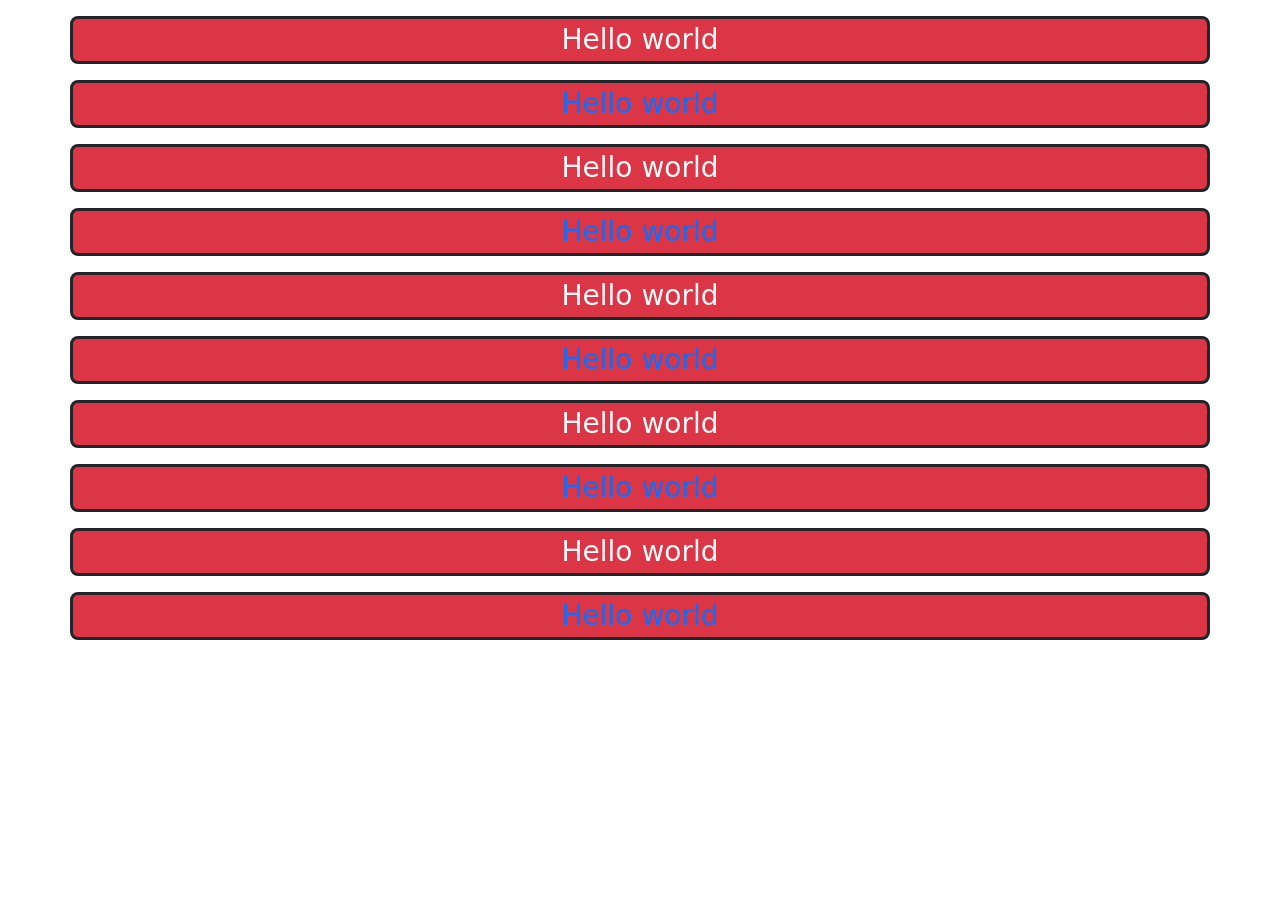
==== index.html @ 9fdf9f2a "first-commit" ====
<!DOCTYPE html>
<html lang="en">
<head>
    <meta charset="UTF-8">
    <meta name="viewport" content="width=device-width, initial-scale=1.0">
    <link href="https://cdn.jsdelivr.net/npm/bootstrap@5.3.8/dist/css/bootstrap.min.css" rel="stylesheet" integrity="sha384-sRIl4kxILFvY47J16cr9ZwB07vP4J8+LH7qKQnuqkuIAvNWLzeN8tE5YBujZqJLB" crossorigin="anonymous">
    <title>Document</title>
</head>
<body>
    <div class="container mt-3">
        <div class="row gap-3">
            <div class="col-12 col-md-3 col-lg-12 bg-danger text-center text-light fs-3 f border border-3 border-dark rounded-3">
       Hello world
    </div>
            <div class="col-12 col-md-3 col-lg-12 bg-danger text-center text-primary fs-3  border border-3 border-dark rounded-3">
       Hello world
    </div>
            <div class="col-12 col-md-3 col-lg-12 bg-danger text-center text-light fs-3 border border-3 border-dark rounded-3">
       Hello world
    </div>
            <div class="col-12 col-md-3 col-lg-12 bg-danger text-center text-primary fs-3  border border-3 border-dark rounded-3">
       Hello world
    </div>
            <div class="col-12 col-md-3 col-lg-12 bg-danger text-center text-light fs-3 border border-3 border-dark rounded-3">
       Hello world
    </div>
            <div class="col-12 col-md-3 col-lg-12 bg-danger text-center text-primary fs-3  border border-3 border-dark rounded-3">
       Hello world
    </div>
            <div class="col-12 col-md-3 col-lg-12 bg-danger text-center text-light fs-3 border border-3 border-dark rounded-3">
       Hello world
    </div>
            <div class="col-12 col-md-3 col-lg-12 bg-danger text-center text-primary fs-3  border border-3 border-dark rounded-3">
       Hello world
    </div>
            <div class="col-12 col-md-3 col-lg-12 bg-danger text-center text-light fs-3 border border-3 border-dark rounded-3">
       Hello world
    </div>
            <div class="col-12 col-md-3 col-lg-12 bg-danger text-center text-primary fs-3 border border-3 border-dark rounded-3">
       Hello world
    </div>
        </div>
    </div>
    
</body>
<script src="https://cdn.jsdelivr.net/npm/bootstrap@5.3.8/dist/js/bootstrap.bundle.min.js" integrity="sha384-FKyoEForCGlyvwx9Hj09JcYn3nv7wiPVlz7YYwJrWVcXK/BmnVDxM+D2scQbITxI" crossorigin="anonymous"></script>
</html>
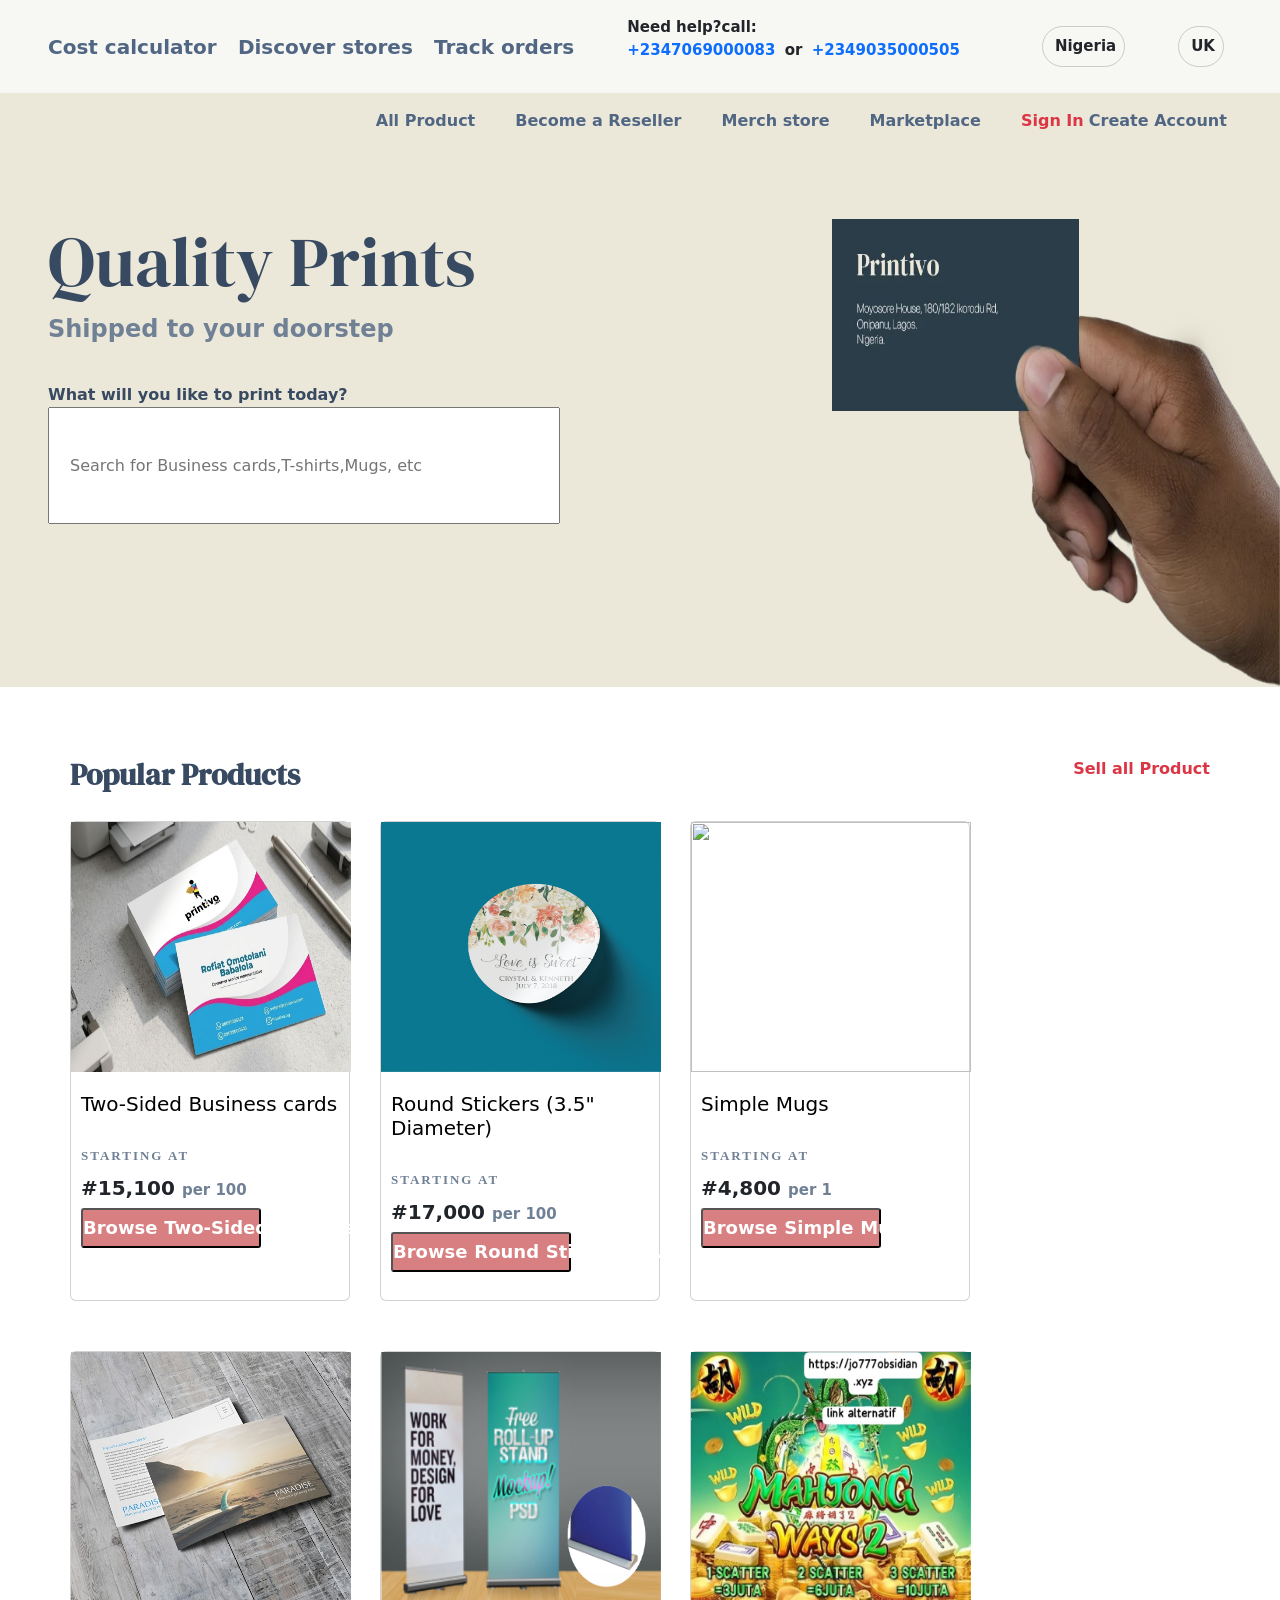
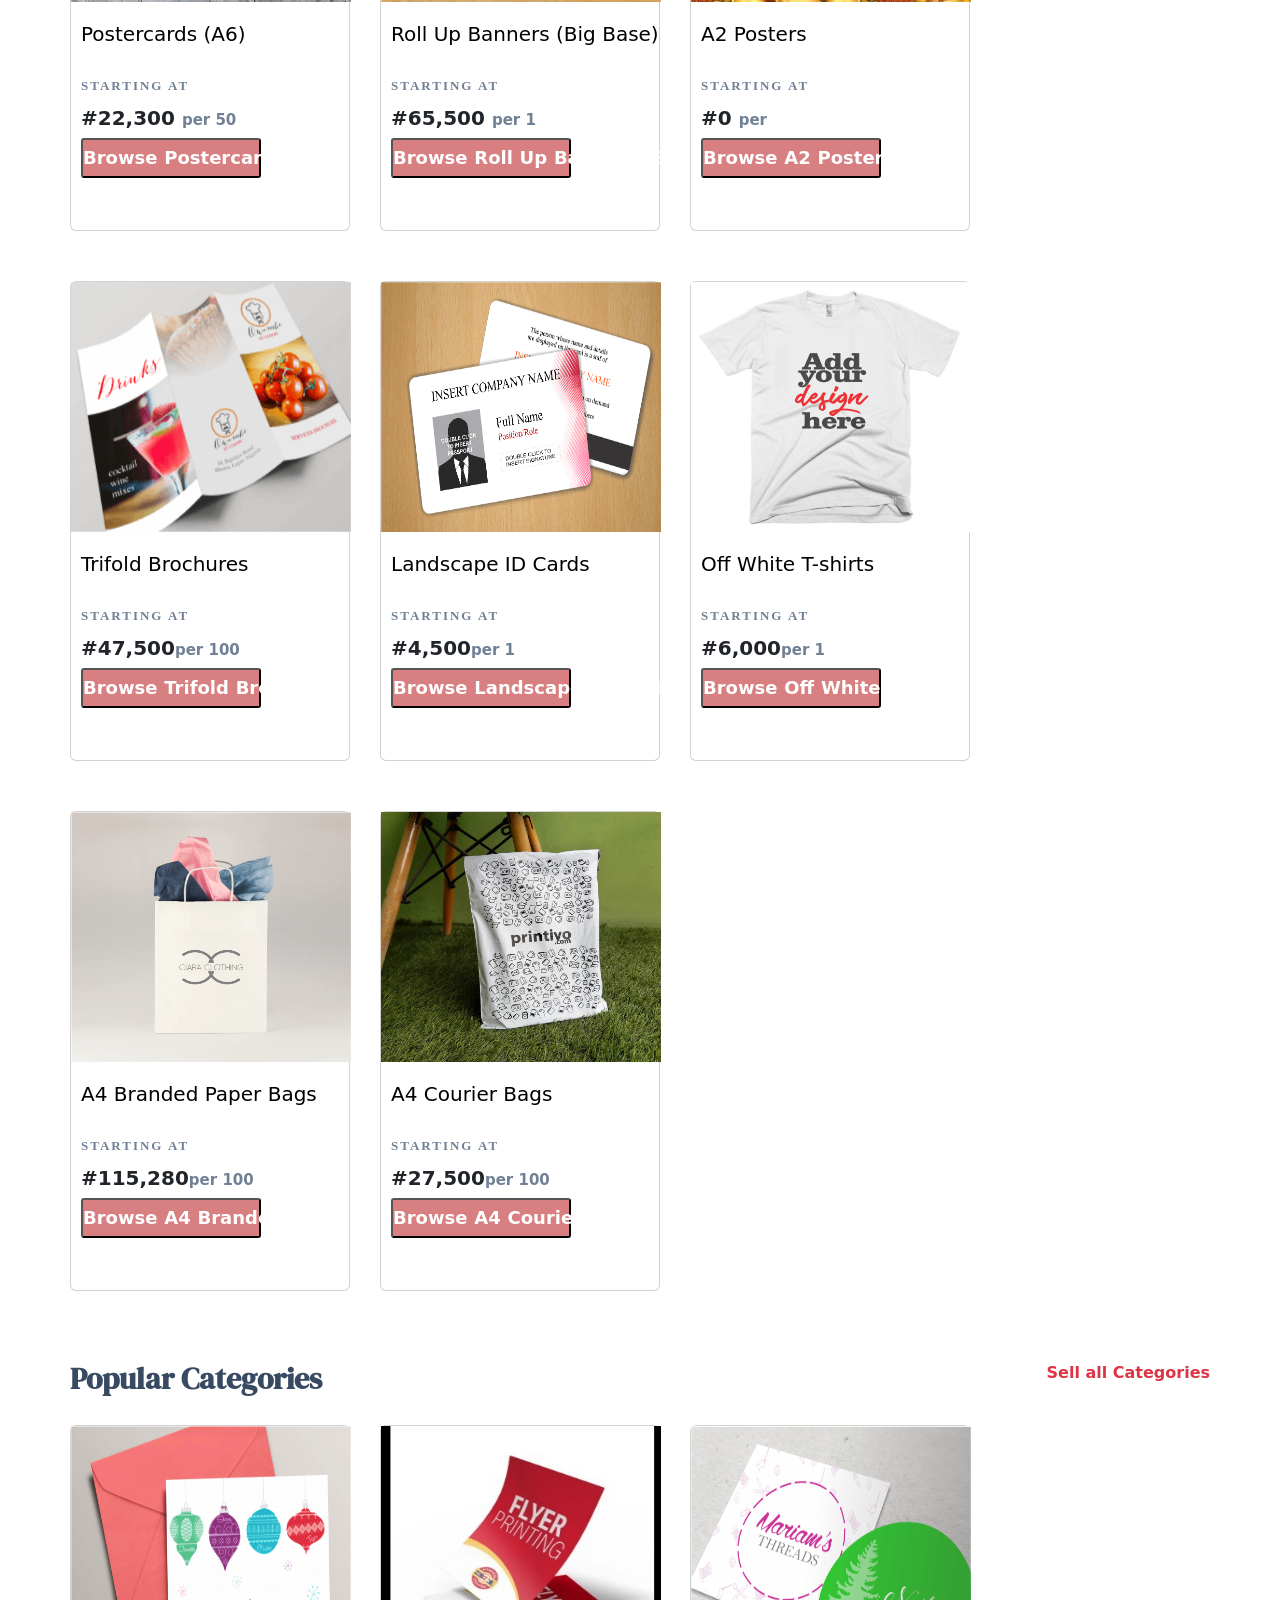
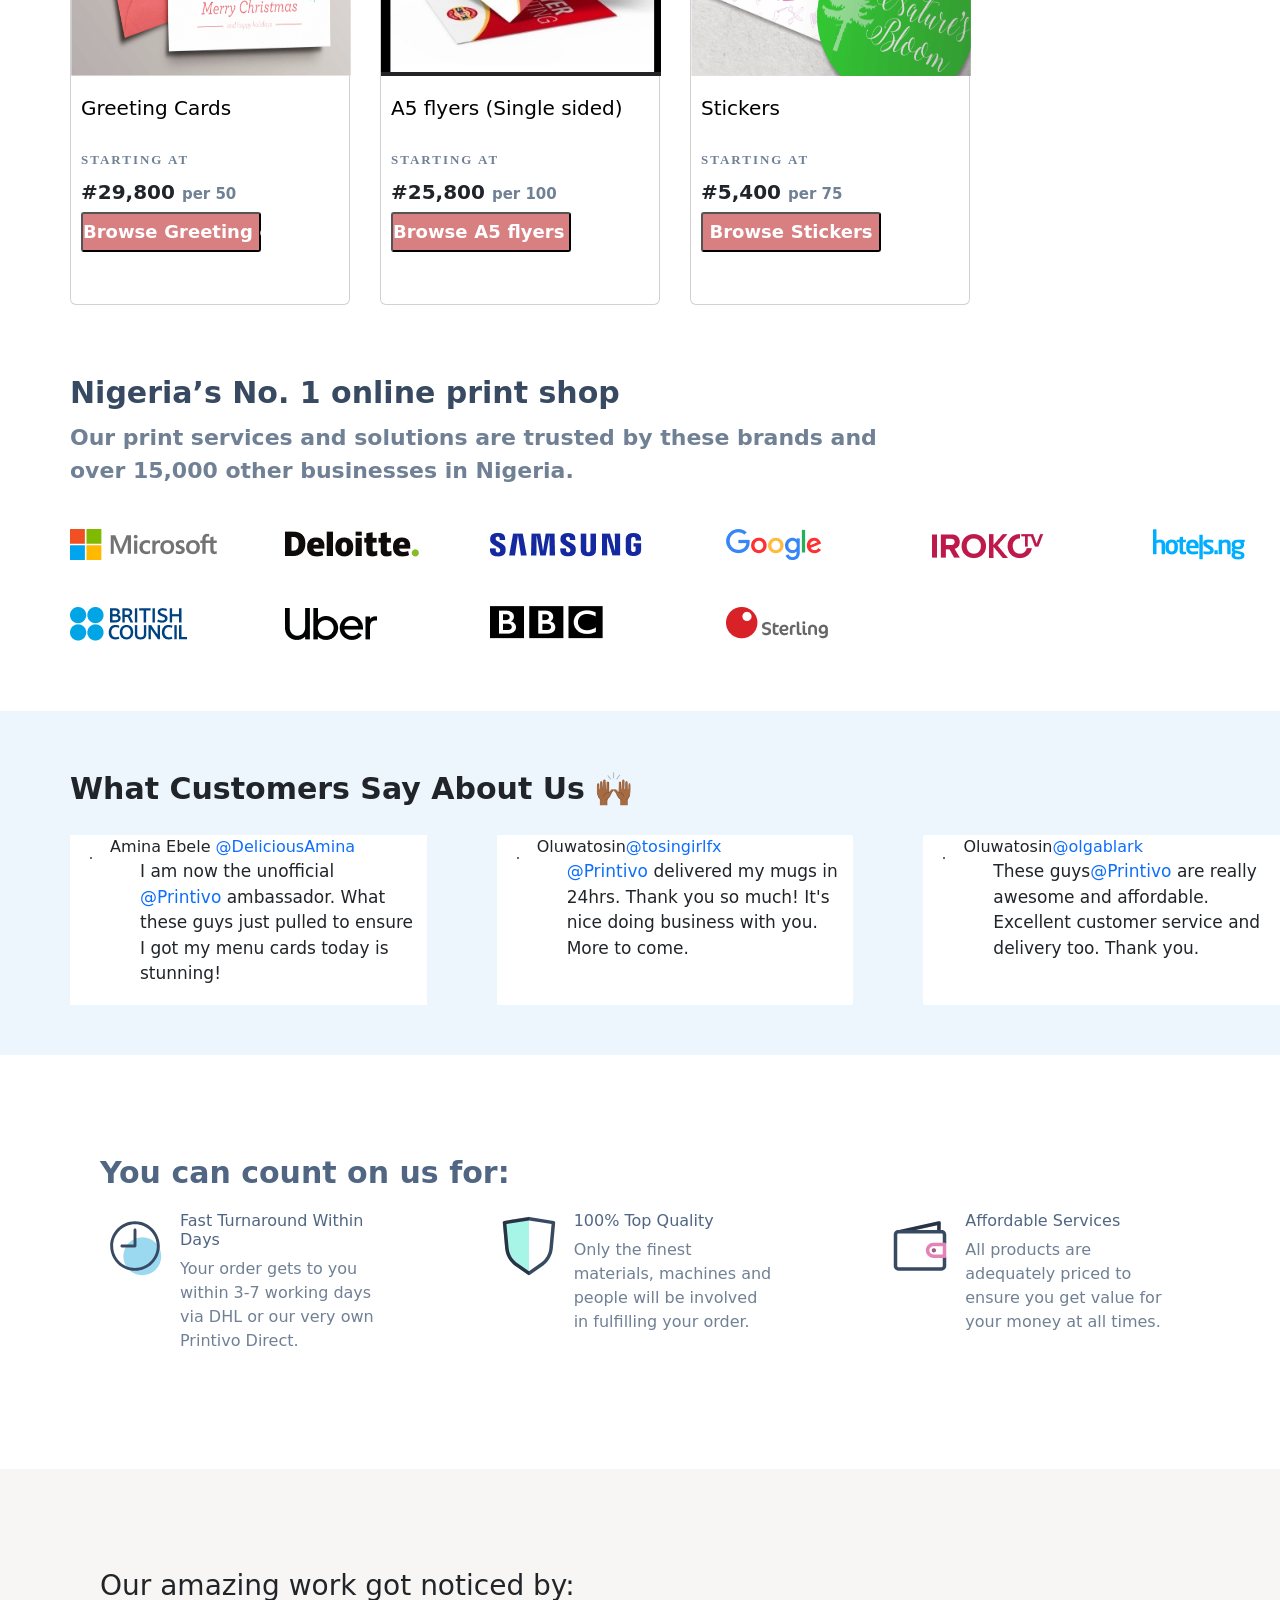
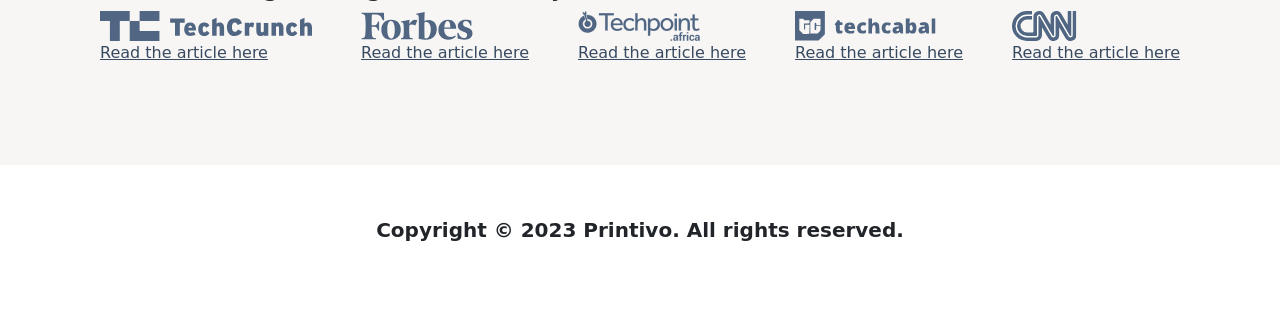
==== commit b41ecd72: "first-commit" ====
--- a/index.html
+++ b/index.html
@@ -4,44 +4,385 @@
     <meta charset="UTF-8">
     <meta name="viewport" content="width=device-width, initial-scale=1.0">
     <link href="https://cdn.jsdelivr.net/npm/bootstrap@5.3.8/dist/css/bootstrap.min.css" rel="stylesheet" integrity="sha384-sRIl4kxILFvY47J16cr9ZwB07vP4J8+LH7qKQnuqkuIAvNWLzeN8tE5YBujZqJLB" crossorigin="anonymous">
-    <title>Document</title>
+    <link rel="preconnect" href="https://fonts.googleapis.com">
+<link rel="preconnect" href="https://fonts.gstatic.com" crossorigin>
+<link href="https://fonts.googleapis.com/css2?family=DM+Serif+Display:ital@0;1&display=swap" rel="stylesheet">
+    <link rel="stylesheet" href="style.css">
+    <title>Printivo clone website</title>
 </head>
 <body>
-    <div class="container mt-3">
-        <div class="row gap-3">
-            <div class="col-12 col-md-3 col-lg-12 bg-danger text-center text-light fs-3 f border border-3 border-dark rounded-3">
-       Hello world
-    </div>
-            <div class="col-12 col-md-3 col-lg-12 bg-danger text-center text-primary fs-3  border border-3 border-dark rounded-3">
-       Hello world
-    </div>
-            <div class="col-12 col-md-3 col-lg-12 bg-danger text-center text-light fs-3 border border-3 border-dark rounded-3">
-       Hello world
-    </div>
-            <div class="col-12 col-md-3 col-lg-12 bg-danger text-center text-primary fs-3  border border-3 border-dark rounded-3">
-       Hello world
-    </div>
-            <div class="col-12 col-md-3 col-lg-12 bg-danger text-center text-light fs-3 border border-3 border-dark rounded-3">
-       Hello world
-    </div>
-            <div class="col-12 col-md-3 col-lg-12 bg-danger text-center text-primary fs-3  border border-3 border-dark rounded-3">
-       Hello world
-    </div>
-            <div class="col-12 col-md-3 col-lg-12 bg-danger text-center text-light fs-3 border border-3 border-dark rounded-3">
-       Hello world
-    </div>
-            <div class="col-12 col-md-3 col-lg-12 bg-danger text-center text-primary fs-3  border border-3 border-dark rounded-3">
-       Hello world
-    </div>
-            <div class="col-12 col-md-3 col-lg-12 bg-danger text-center text-light fs-3 border border-3 border-dark rounded-3">
-       Hello world
-    </div>
-            <div class="col-12 col-md-3 col-lg-12 bg-danger text-center text-primary fs-3 border border-3 border-dark rounded-3">
-       Hello world
-    </div>
+    <head class="container">
+        <nav class="navbar navbar-light  container-fluid px-5 py-3">
+  <div class="">
+    <a class="navbar-brand" href="#">Cost calculator</a>
+    <a class="navbar-brand" href="#">Discover stores</a>
+    <a class="navbar-brand" href="#">Track orders</a>
+  </div>
+
+  <div>
+    <p class="needAcall">Need help?call: 
+        <br> <a href="contact" class="call-link text-primary">+2347069000083</a>
+    <span class="mx-1 hidden md:block">or</span>
+    <a href="contact" class="call-link text-primary">+2349035000505</a>
+    </p>
+  </div>
+
+  <div>
+    <img src="download (2).svg" alt="">
+  </div>
+
+  <div class="d-inline-flex flag p-2 gap-1 m-2">
+    <img src="image\download (1).svg" alt="">
+    <span>Nigeria</span>
+  </div> 
+
+  <div class="d-inline-flex flag p-2 gap-1 m-2">
+    <img src="image\download.svg" alt="">
+    <span>UK</span>
+  </div>
+</nav>
+    </head>
+
+    <section class="first-section ">
+      <div class="px-5 py-3 d-flex  head">
+        <img src="image\download (4).svg" alt="">
+        <div class="div1">
+          <a href="">All Product</a>
+          <a href="">Become a Reseller<k\/a>
+          <a href="">Merch store</a>
+          <a href="">Marketplace</a>
+          <div>
+              <a href="" class="text-danger">Sign In</a>
+          <a href="">Create Account</a>
+          <img src="image\download (3).svg" alt="">
+          </div>
+        
         </div>
-    </div>
-    
+      </div>
+      
+      <div class="div2">
+        <div class="div-1 px-5">
+           <h1>Quality Prints</h1>
+        <p>Shipped to your doorstep</p>
+        <label for="">What will you like to print today?</label><br>
+        <input type="text" placeholder="Search for Business cards,T-shirts,Mugs, etc">
+        <!-- <img src="image\search_24dp_1F1F1F_FILL0_wght400_GRAD0_opsz24.png" alt=""> -->
+        </div>
+        <div class="div-2">
+          <img src="image\imgi_8_Card3_n9kqin.png" alt="">
+        </div>
+      </div>
+    </section>
+
+
+<div class="third-section">
+
+  <div class="d-flex product">
+    <h3>Popular Products</h3>
+    <a href="" class="text-danger">Sell all Product</a>
+  </div>
+
+  <div class="cards">
+
+  
+
+    <div class="card">
+        
+            <img  src="image\imgi_64_1778857715_Tolani-Babalola.jpg" alt="">
+        
+
+        <h2> <a href="">Two-Sided Business cards</a></h2>
+
+        <p>
+          STARTING AT
+        </p>
+
+        <h3>#15,100 <span>per 100</span></h3>
+        
+
+        <button>Browse Two-Sided Business cards</button>
+    </div>
+
+    <div class="card">
+        
+            <img src="image\imgi_68_1656003107_social-media--15.png" alt="">
+        
+
+        <h2> <a href="">Round Stickers (3.5" Diameter)</a></h2>
+
+        <p>STARTING AT</p>
+        <h3>#17,000 <span>per 100</span></h3>
+
+        <button>Browse Round Stickers (3.5" Diameter)</button>
+    </div>
+
+    <div class="card">
+        
+            <img src="image\imgi_38_1661456358_social-media--16.png" alt="">
+        
+
+        <h2><a href="">Simple Mugs</a></h2>
+
+        <p>STARTING AT</p>
+         <h3>#4,800 <span>per 1</span></h3>
+
+        <button>Browse Simple Mugs</button>
+    </div>
+    <div class="card">
+        
+            <img src="image\imgi_70_1439790190_postcard.jpg" alt="">
+        
+
+        <h2><a href="">Postercards (A6)</a></h2>
+
+        <p>STARTING AT</p>
+        <h3>#22,300 <span>per 50</span></h3>
+
+        <button>Browse Postercards (A6)</button>
+    </div>
+    <div class="card">
+        
+            <img src="image\imgi_22_1446183154_big rollup banner.png" alt="">
+        
+
+        <h2><a href="">Roll Up Banners (Big Base)</a></h2>
+
+        <p>STARTING AT</p>
+        <h3>#65,500 <span>per 1</span></h3>
+
+        <button>Browse Roll Up Banners (Big Base)</button>
+    </div>
+    <div class="card">
+        
+            <img src="image\imgi_40_1775484810_IMG-20260406-WA0011.jpg" alt="">
+        
+
+        <h2><a href="">A2 Posters</a></h2>
+
+        <p>STARTING AT</p>
+         <h3>#0 <span>per </span></h3>
+
+        <button>Browse A2 Posters</button>
+    </div>
+    <div class="card">
+        
+            <img src="image\imgi_41_1473167305_trifold-brochure-printing.png" alt="">
+        
+
+        <h2><a href="">Trifold Brochures</a></h2>
+
+        <p>STARTING AT</p>
+        <h3>#47,500<span>per 100</span></h3>
+
+        <button>Browse Trifold Brochures</button>
+    </div>
+    <div class="card">
+        
+            <img src="image\imgi_74_1456215784_12.png" alt="">
+        
+
+        <h2><a href="">Landscape ID Cards</a></h2>
+
+        <p>STARTING AT</p>
+        <h3>#4,500<span>per 1</span></h3>
+
+        <button>Browse Landscape ID Cards</button>
+    </div>
+    <div class="card">
+        
+            <img src="image\imgi_75_1485151940_White-tshirt.png" alt="">
+        
+
+        <h2><a href="">Off White T-shirts</a></h2>
+
+        <p>STARTING AT</p>
+        <h3>#6,000<span>per 1</span></h3>
+
+        <button>Browse Off White T-shirts</button>
+    </div>
+    <div class="card">
+        
+            <img src="image\imgi_11_1572258123_product-3-(1).png" alt="">
+        
+
+        <h2><a href=""> A4 Branded Paper Bags</a></h2>
+
+        <p>STARTING AT</p>
+        <h3>#115,280<span>per 100</span></h3>
+
+        <button>Browse A4 Branded Paper Bags</button>
+    </div>
+    <div class="card">
+        
+            <img src="image\imgi_76_1607424257_63f28e7a-da1d-4685-a297-964e186a2170.jpg" alt="">
+        
+
+        <h2><a href=""> A4 Courier Bags</a></h2>
+
+        <p>STARTING AT</p>
+        <h3>#27,500<span>per 100</span></h3>
+
+
+        <button>Browse A4 Courier Bags</button>
+    </div>
+  </div> 
+</div>
+
+<section class="third-section">
+  <div class="d-flex product">
+    <h3>Popular Categories</h3>
+    <a href="" class="text-danger">Sell all Categories</a>
+  </div>
+
+  <div class="cards">
+
+  
+
+    <div class="card">
+        
+            <img  src="image\imgi_65_1473159158_Christmas-card-for-this-wonderful-season.png" alt="">
+        
+
+        <h2> <a href="">Greeting Cards</a></h2>
+
+        <p>
+          STARTING AT
+        </p>
+
+        <h3>#29,800 <span>per 50</span></h3>
+        
+
+        <button>Browse Greeting cards</button>
+    </div>
+
+    <div class="card">
+        
+            <img src="image\imgi_66_1778057068_WhatsApp-Image-2026-05-06-at-9.44.04-AM.jpg" alt="">
+        
+
+        <h2> <a href="">A5 flyers (Single sided)</a></h2>
+
+        <p>STARTING AT</p>
+        <h3>#25,800 <span>per 100</span></h3>
+
+        <button>Browse A5 flyers (Single sided)</button>
+    </div>
+
+    <div class="card">
+        
+            <img src="image\imgi_67_1473165427_stickers.png" alt="">
+        
+
+        <h2><a href="">Stickers</a></h2>
+
+        <p>STARTING AT</p>
+         <h3>#5,400 <span>per 75</span></h3>
+
+        <button>Browse Stickers</button>
+    </div>
+</section>
+
+<section class="fourth-section">
+  <div class="div3">
+    <h4>Nigeria’s No. 1 online print shop</h4>
+    <p>Our print services and solutions are trusted by these brands and <br> over 15,000 other businesses in Nigeria.</p>
+    <img src="image\Group_61_h8vxko.png" alt="">
+  </div>
+</section>
+
+<section class="fifth-section">
+  <div class="div4">
+      <h4>What Customers Say About Us 🙌🏾</h4>
+  </div>
+  <div class="d-flex">
+    <div class="div-3">
+      <img src="image\download (5).svg" alt="">
+      <span>Amina Ebele <a href="">@DeliciousAmina</a> </span>
+      <p>I am now the unofficial <a href="">@Printivo </a>ambassador. What these guys just pulled to ensure I got my menu cards today is stunning!</p>
+    </div>
+    <div class="div-3">
+      <img src="image\download (5).svg" alt="">
+      <span>Oluwatosin<a href="">@tosingirlfx</a> </span>
+      <p><a href="">@Printivo </a>delivered my mugs in 24hrs. Thank you so much! It's nice doing business with you. More to come.</p>
+    </div>
+    <div class="div-3">
+      <img src="image\download (5).svg" alt="">
+      <span>Oluwatosin<a href="">@olgablark</a> </span>
+      <p>These guys<a href="">@Printivo </a>are really awesome and affordable. Excellent customer service and delivery too. Thank you.</p>
+    </div>
+  </div>
+</section>
+
+<section class="sixth-section">
+  <div>
+    <h4>You can count on us for:</h4>
+  </div>
+
+  <div class="d-flex  div5">
+    <div class="d-flex div-4">
+      <img src="image\4.svg" alt="">
+      <span><h6>Fast Turnaround Within Days</h6>
+      <p>Your order gets to you within 3-7 working days via DHL or our very own Printivo Direct.</p></span>
+    </div>
+    <div class="d-flex div-4">
+      <img src="image\5.svg" alt="">
+      <span><h6>100% Top Quality</h6>
+      <p>Only the finest materials, machines and people will be involved in fulfilling your order.</p></span>
+    </div>
+    <div class="d-flex div-4">
+      <img src="image\6.svg" alt="">
+      <span><h6>Affordable Services</h6>
+      <p>All products are adequately priced to ensure you get value for your money at all times.</p></span>
+    </div>
+  </div>
+</section>
+
+<section class="seventh-section">
+  <div class="notice">
+     <div>
+    <h3>Our amazing work got noticed by:</h3>
+  </div>
+  <div class="d-flex gap-5 div6">
+    <div>
+      <div>
+        <img src="image\downloa.svg" alt="">
+      </div>
+      <a href="">Read the article here</a>
+    </div>
+    <div>
+      <div>
+        <img src="image\downloa (1).svg" alt="">
+      </div>
+      <a href="">Read the article here</a>
+    </div>
+    <div>
+      <div>
+        <img src="image\Techpoint_Logo_ucyvgg.png" alt="">
+      </div>
+      <a href="">Read the article here</a>
+    </div>
+    <div>
+      <div>
+        <img src="image\downloa (2).svg" alt="">
+      </div>
+      <a href="">Read the article here</a>
+    </div>
+    <div>
+      <div>
+        <img src="image\downloa (3).svg" alt="">
+      </div>
+      <a href="">Read the article here</a>
+    </div>
+  </div>
+  </div>
+</section>
+
+<footer>
+  <div>
+    <p>Copyright © 2023 Printivo. All rights reserved.</p>
+  </div>
+</footer>
+
 </body>
 <script src="https://cdn.jsdelivr.net/npm/bootstrap@5.3.8/dist/js/bootstrap.bundle.min.js" integrity="sha384-FKyoEForCGlyvwx9Hj09JcYn3nv7wiPVlz7YYwJrWVcXK/BmnVDxM+D2scQbITxI" crossorigin="anonymous"></script>
-</html>+</html>
--- a/style.css
+++ b/style.css
@@ -0,0 +1,329 @@
+*{
+    margin: 0;
+    padding: 0;
+    box-sizing: border-box;
+}
+
+.call-link{
+    text-decoration: none;
+    font-weight: 600;
+   
+}
+
+.call-link a{
+     color: #1DA1F2;
+}
+
+
+.container-fluid{
+    background-color: #f7f7f4;
+    font-weight: 600;
+    font-size: 15px;
+}
+
+.container-fluid a{
+    color: #506683;
+}
+
+
+.flag{
+    border: 1px solid #cbcac8;
+    align-items: center;
+    justify-content: center;
+    border-radius: 50px;
+    font-weight: 600;
+}
+
+.first-section{
+    background-color: #ece8d9;
+
+}
+
+.head{
+    justify-content: space-between;
+    background-color: #ece8d9;
+    position:sticky;
+    top: 0;
+}
+
+.div1{
+    gap: 40px;
+    display: flex;
+}
+
+
+.div1 a{
+    gap: 20px;
+    text-decoration: none;
+    color: #506683;
+    font-weight: 600;
+}
+
+.div2{
+    display: flex;
+    justify-content: space-between;
+    margin-top: 70px;
+}
+
+.div-1 h1{
+     font-family: "DM Serif Display", serif;
+     font-size: 70px;
+     color: #384A62;
+}
+
+.div-1 p{
+    font-size: 24px;
+    font-weight: 600;
+    color: #708095;
+}
+
+.div-1 label{
+    font-weight: 600;
+    color: #384A62;
+    margin-top: 20px;
+}
+
+.div-1 input{
+    font-weight: 400;
+    font-optical-sizing: auto;
+    font-kerning: auto;
+    text-align: start;
+    text-indent: 20px;
+    font-size: 16px;
+    width: 40vw;
+    height: 13vh;
+}
+
+.div-2 img{
+    height: 52vh;
+    width: 35vw;
+    margin-left: 50px;
+}
+
+.third-section{
+    gap: 30px;
+    margin: 70px;
+    text-align: start;
+    align-items: start;
+} 
+
+.product{
+    justify-content: space-between;
+}
+
+.product h3{
+    font-size: 30px;
+    font-weight: 600;
+    font-family:  "DM Serif Display", serif;
+    color: #384A62;
+}
+
+.product a{
+    text-decoration: none;
+    font-weight: 600;
+}
+
+.cards{
+      display: flex;
+    flex-wrap: wrap;
+    gap: 30px;
+}
+
+.card {
+    height: 480px;
+    width: 280px;
+    margin-top: 20px;
+}
+
+.card img {
+    margin-bottom: 20px;
+    width: 280px;
+    height: 250px;
+     transition: 0.5s ease;
+}
+
+.card img:hover {
+    transform: scale(1.05);
+}
+
+.card h2 {
+    margin-bottom: 30px;
+    margin-left: 10px;
+    font-weight: 500;
+    font-size: 20px;
+    
+}
+
+.card a {
+    color: black;
+    text-decoration: none;
+}
+
+.card a:hover {
+    text-decoration: none;
+}
+
+.card p {
+    margin-bottom: 10px;
+    margin-left: 10px;
+    font-size: 13px;
+    font-weight: 600;
+    color: #708095;
+    font-family:'Times New Roman', Times, serif;
+    letter-spacing: 2px;
+}
+
+.card h3{
+    font-size: 20px;
+    font-weight: 600;
+    margin-left: 10px;
+}
+
+.card span{
+    color: #708095;
+    font-size: 15px;
+}
+
+.card button {
+    margin-left: 10px;
+    text-align: center;
+    width: 180px;
+    height: 40px;
+    font-size: 15px;
+    color: #fff;
+    word-spacing: 0.5px;
+    background-color: #d77f81;
+    border-radius: 3px;
+    font-weight: 600;
+    font-size: 18px;
+    cursor: pointer;
+    white-space: nowrap;
+}
+
+.fourth-section{
+    margin: 70px;
+}
+
+.div3 h4{
+    font-weight: 600;
+    font-size: 30px;
+    color: #384A62;
+    margin-bottom: 10px;
+}
+
+.div3 p{
+    font-size: 22px;
+    font-weight: 600;
+    color: #708095;
+    margin-bottom: 30px;
+}
+
+.fifth-section{
+    background-color: #edf6fd;
+    
+}
+
+.div4{
+    margin-top: 30px;
+    margin-left: 70px;
+}
+
+.div4 h4{
+    font-size: 30px;
+    font-weight: 600;
+    padding-top: 60px;
+    padding-bottom: 20px;
+}
+
+.div-3{
+    background-color: #fff;
+    height: 170px;
+    width: 370px;
+    margin-left: 70px;
+    margin-bottom: 50px;
+}    
+
+.div-3 img{
+    background-color: #fff;
+    border-radius: 50%;
+    border: 1px solid #000;
+    width: 30px;
+    line-height: 40px;
+    margin-left: 20px;
+    margin-top: 20px;
+}
+
+.div-3 p{
+    /* margin-top: 20px; */
+    margin-left: 70px;
+    margin-right: 10px;
+    font-size: 17px;
+}
+
+.div-3 span{
+    margin-left: 13px;
+    padding-top: 20px;
+}
+
+.div-3 a{
+    text-decoration: none;
+}
+
+.sixth-section{
+    padding: 100px 100px;
+}
+
+.sixth-section h4{
+    font-size: 30px;
+    font-weight: 600;
+    color: #506683;
+    margin-bottom: 20px;
+}
+
+.div5{
+    gap: 100px;
+}
+
+.div5 img{
+    width: 90px;
+    height: 70px;
+    padding-right: 10px;
+}
+
+.div-4 h6{
+    color: #506683;
+}
+
+.div-4 p{
+    padding-right: 10px;
+    color: #708095;
+}
+
+.seventh-section{
+    padding: 100px 100px;
+    background-color: #F7F6F4;
+}
+
+.notice h6{
+    font-size: 40px;
+    font-weight: 600;
+    color: #506683;
+    margin-bottom: 30px;
+}
+
+.div6{
+    justify-content: space-between;
+}
+
+.div6 a{
+    color: #384A62;
+}
+
+footer{
+    padding: 50px;
+    font-size: 20px;
+    font-weight: 600;
+    display: flex;
+    justify-content: center;
+    align-items: center;
+}
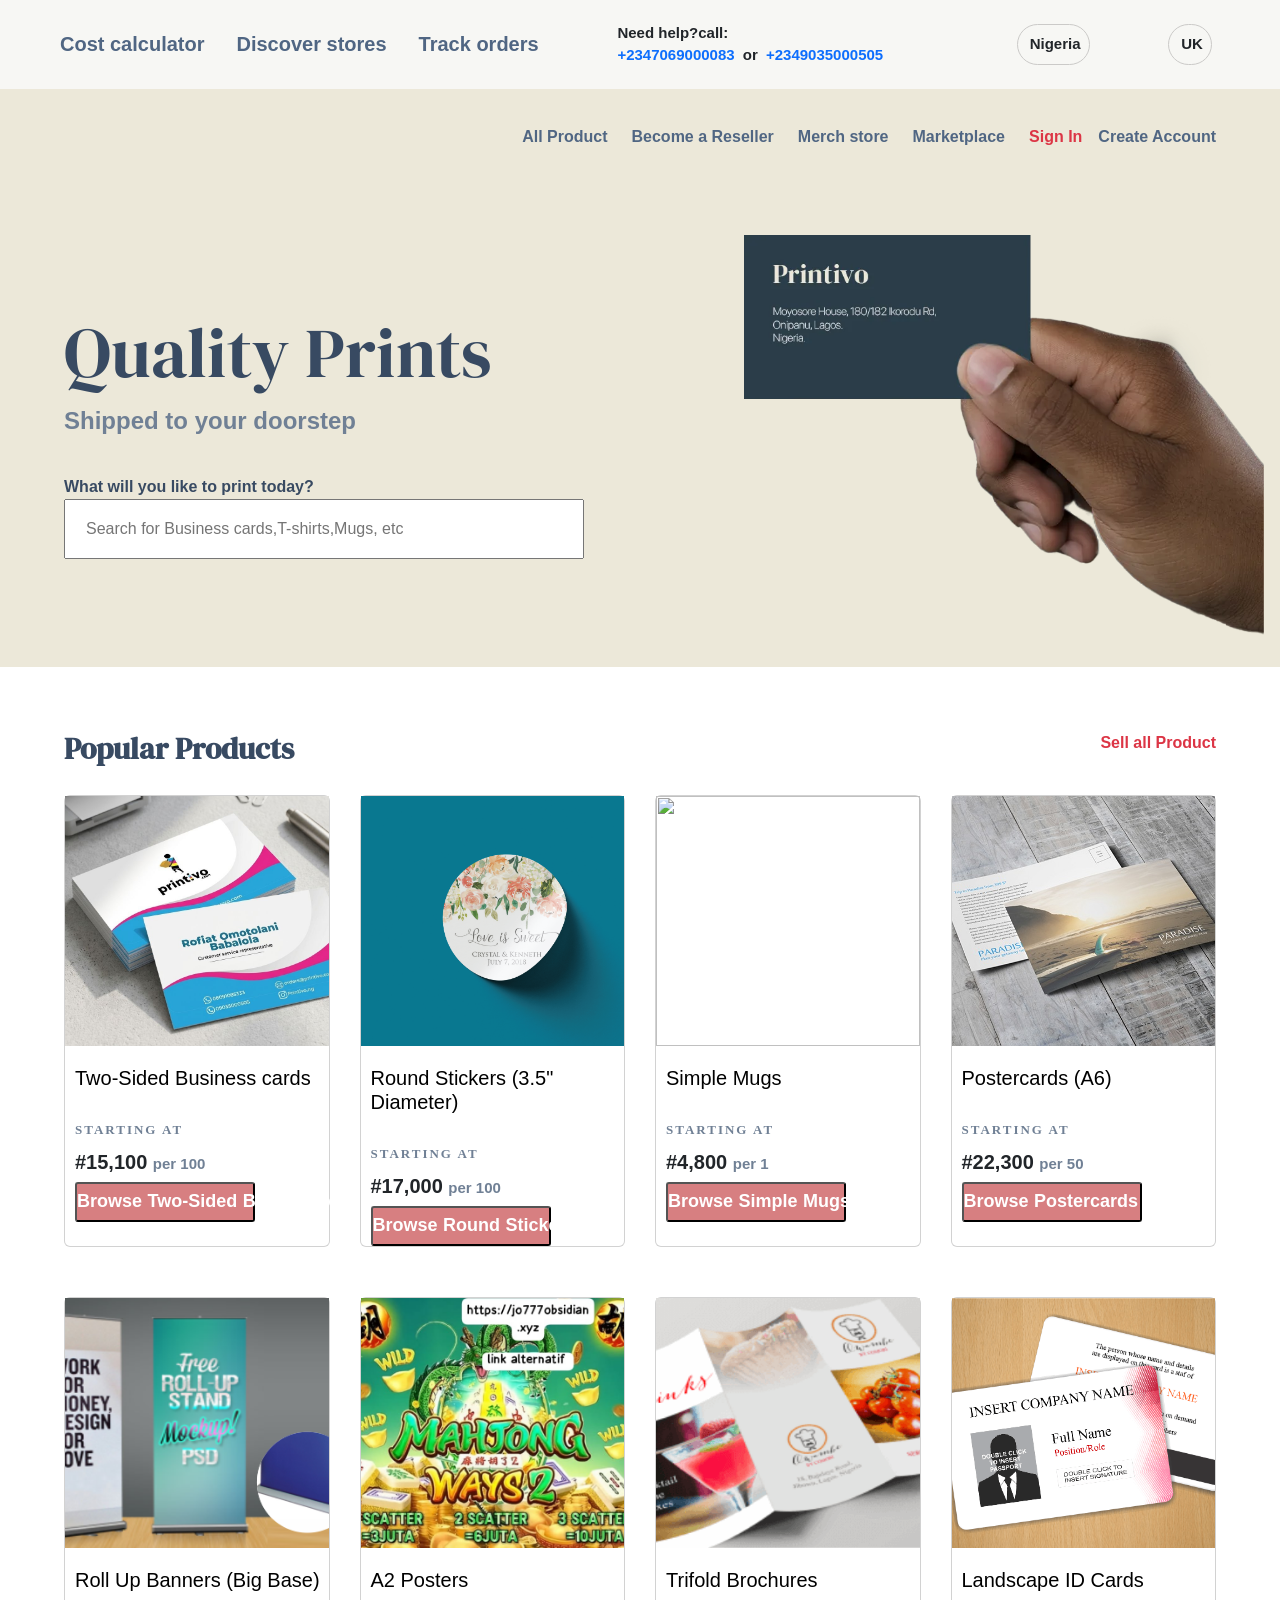
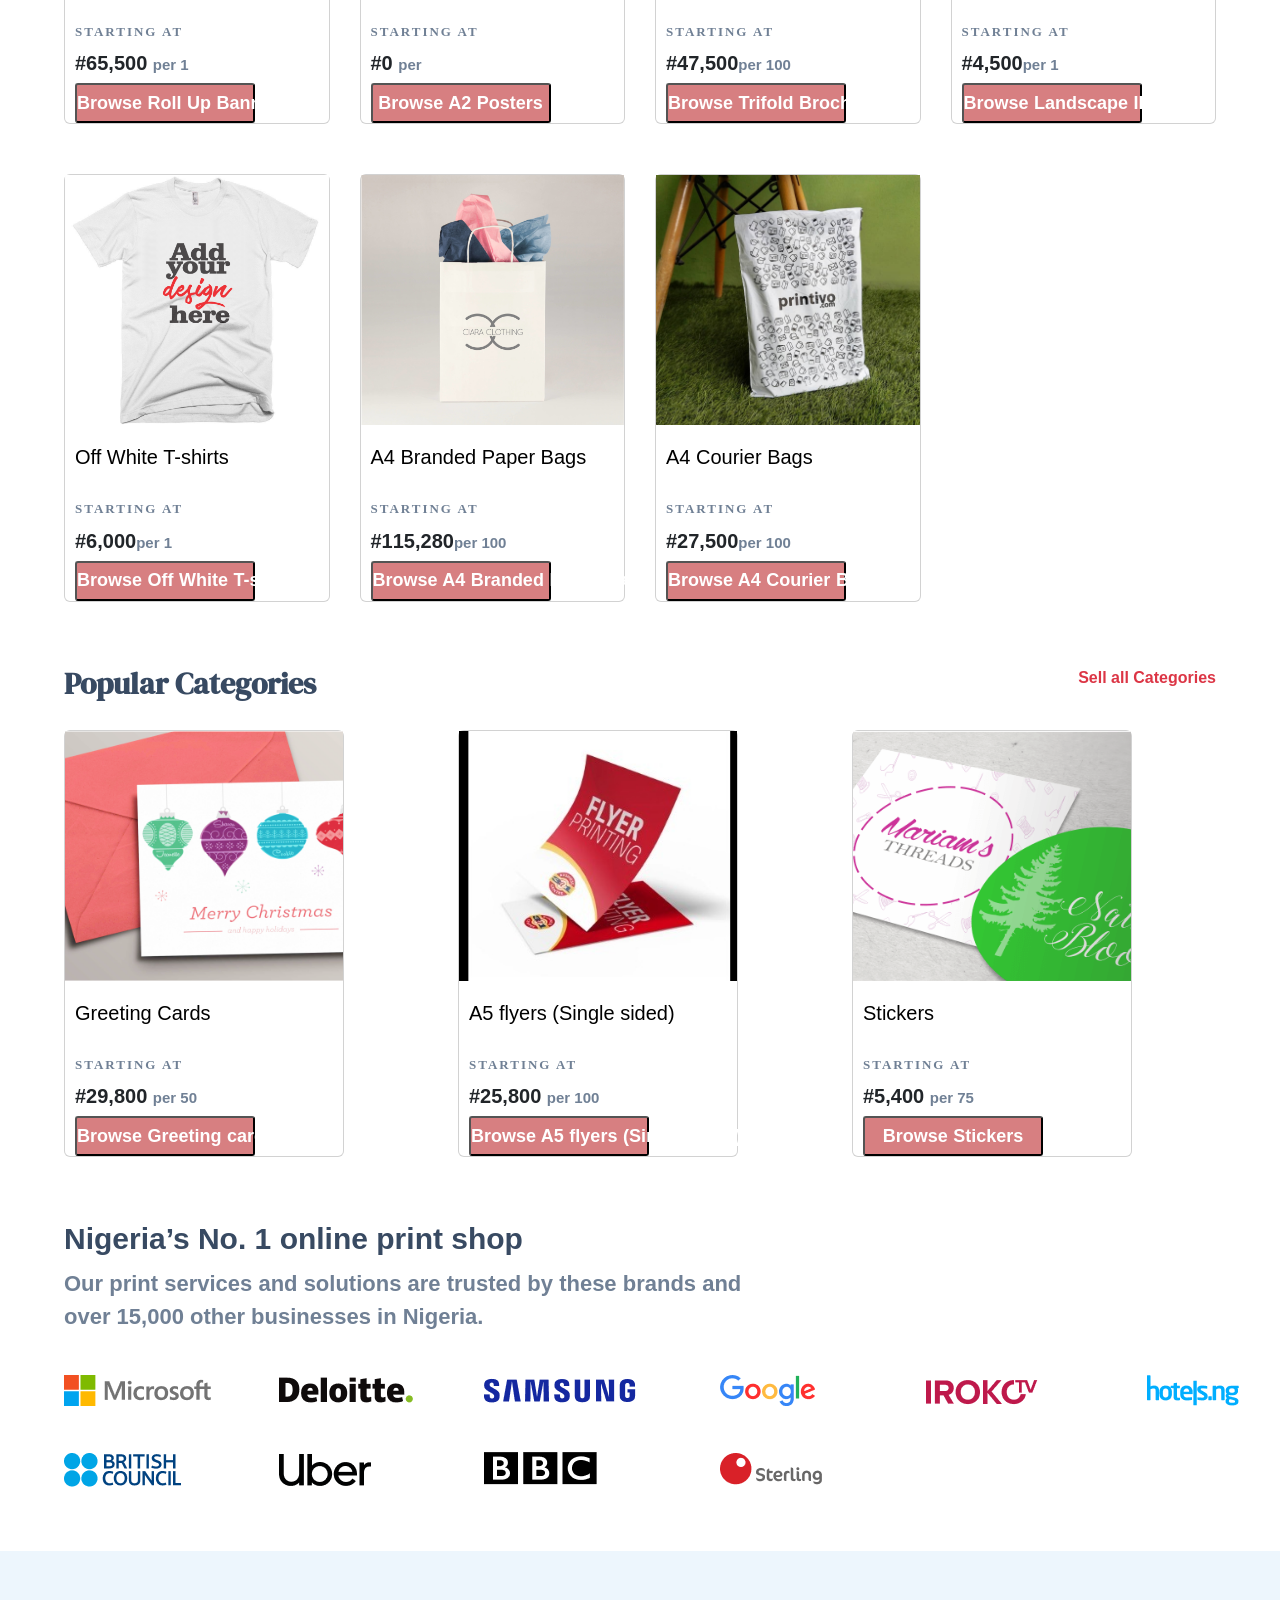
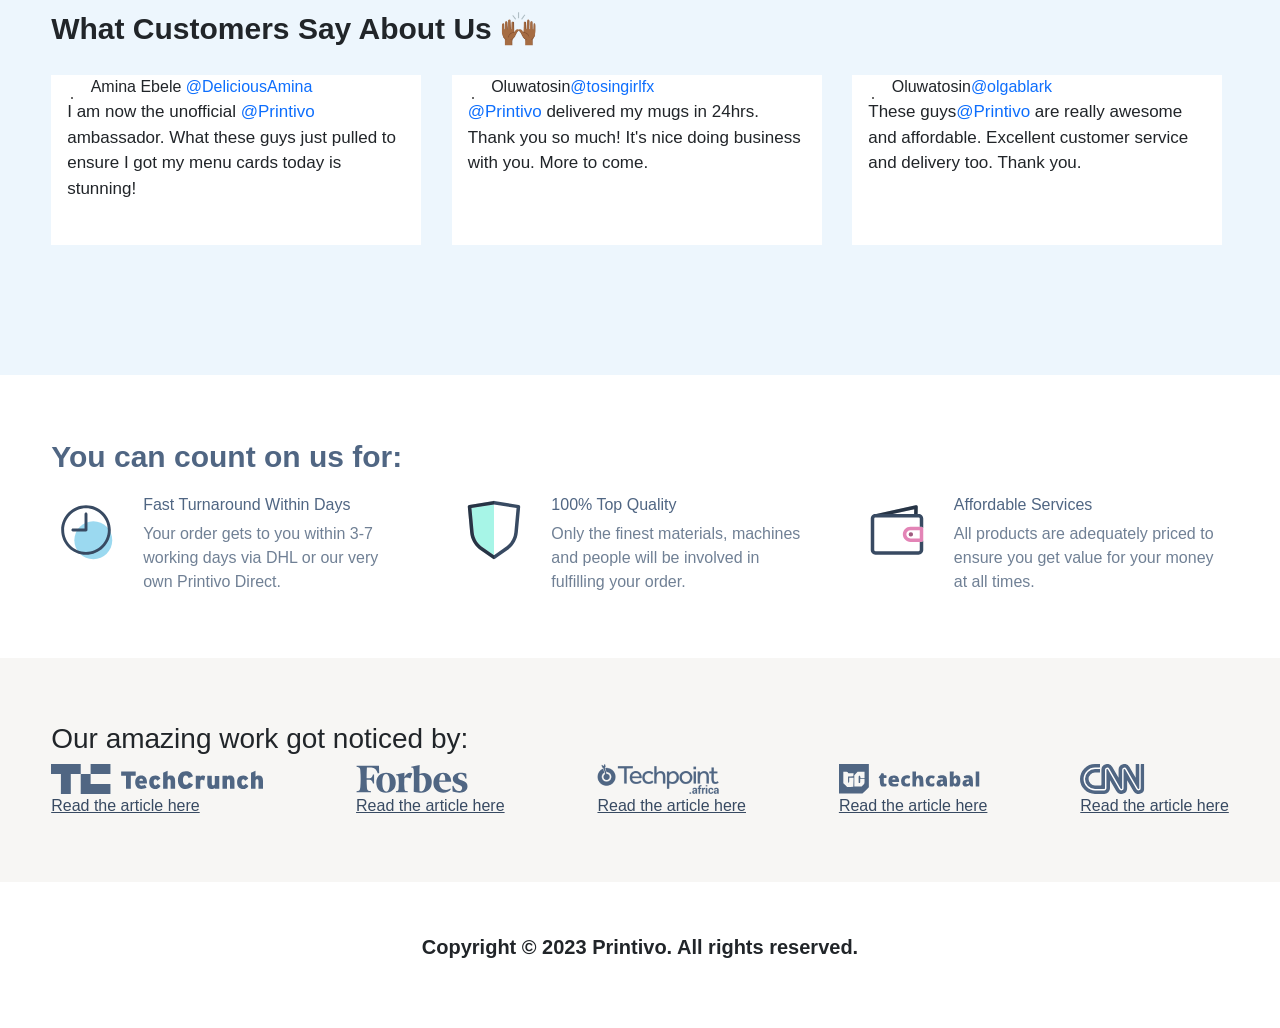
==== commit d1fe691a: "third-commit" ====
--- a/index.html
+++ b/index.html
@@ -11,18 +11,18 @@
     <title>Printivo clone website</title>
 </head>
 <body>
-    <head class="container">
-        <nav class="navbar navbar-light  container-fluid px-5 py-3">
-  <div class="">
+    <header class="container-fluid">
+        <nav class="navbar navbar-light container-fluid px-3 px-lg-5 py-3 flex-wrap gap-2">
+  <div class="d-flex flex-wrap gap-3">
     <a class="navbar-brand" href="#">Cost calculator</a>
     <a class="navbar-brand" href="#">Discover stores</a>
     <a class="navbar-brand" href="#">Track orders</a>
   </div>
 
   <div>
-    <p class="needAcall">Need help?call: 
+    <p class="needAcall mb-0">Need help?call:
         <br> <a href="contact" class="call-link text-primary">+2347069000083</a>
-    <span class="mx-1 hidden md:block">or</span>
+    <span class="mx-1">or</span>
     <a href="contact" class="call-link text-primary">+2349035000505</a>
     </p>
   </div>
@@ -34,24 +34,24 @@
   <div class="d-inline-flex flag p-2 gap-1 m-2">
     <img src="image\download (1).svg" alt="">
     <span>Nigeria</span>
-  </div> 
+  </div>
 
   <div class="d-inline-flex flag p-2 gap-1 m-2">
     <img src="image\download.svg" alt="">
     <span>UK</span>
   </div>
 </nav>
-    </head>
+    </header>
 
     <section class="first-section ">
-      <div class="px-5 py-3 d-flex  head">
+      <div class="px-3 px-lg-5 py-3 d-flex flex-wrap head">
         <img src="image\download (4).svg" alt="">
         <div class="div1">
           <a href="">All Product</a>
-          <a href="">Become a Reseller<k\/a>
+          <a href="">Become a Reseller</a>
           <a href="">Merch store</a>
           <a href="">Marketplace</a>
-          <div>
+          <div class="d-flex flex-wrap align-items-center gap-3">
               <a href="" class="text-danger">Sign In</a>
           <a href="">Create Account</a>
           <img src="image\download (3).svg" alt="">
@@ -294,7 +294,7 @@
   <div class="div4">
       <h4>What Customers Say About Us 🙌🏾</h4>
   </div>
-  <div class="d-flex">
+  <div class="testimonials">
     <div class="div-3">
       <img src="image\download (5).svg" alt="">
       <span>Amina Ebele <a href="">@DeliciousAmina</a> </span>
--- a/style.css
+++ b/style.css
@@ -2,6 +2,11 @@
     margin: 0;
     padding: 0;
     box-sizing: border-box;
+}
+
+body {
+    overflow-x: hidden;
+    font-family: Arial, Helvetica, sans-serif;
 }
 
 .call-link{
@@ -41,14 +46,20 @@
 
 .head{
     justify-content: space-between;
+    align-items: center;
     background-color: #ece8d9;
-    position:sticky;
+    position: sticky;
     top: 0;
+    gap: 20px;
 }
 
 .div1{
-    gap: 40px;
+    gap: 24px;
     display: flex;
+    flex-wrap: wrap;
+    align-items: center;
+    justify-content: flex-end;
+    width: 100%;
 }
 
 
@@ -62,12 +73,20 @@
 .div2{
     display: flex;
     justify-content: space-between;
+    align-items: center;
+    gap: 30px;
     margin-top: 70px;
+    flex-wrap: wrap;
+    padding: 0 1rem 2rem;
+}
+
+.div-1 {
+    width: min(100%, 620px);
 }
 
 .div-1 h1{
      font-family: "DM Serif Display", serif;
-     font-size: 70px;
+     font-size: clamp(2.8rem, 6vw, 4.4rem);
      color: #384A62;
 }
 
@@ -90,25 +109,31 @@
     text-align: start;
     text-indent: 20px;
     font-size: 16px;
-    width: 40vw;
-    height: 13vh;
+    width: 100%;
+    max-width: 520px;
+    min-width: 0;
+    height: 60px;
 }
 
 .div-2 img{
-    height: 52vh;
-    width: 35vw;
-    margin-left: 50px;
+    height: auto;
+    width: 100%;
+    max-width: 520px;
+    margin-left: 0;
+    min-width: 0;
 }
 
 .third-section{
     gap: 30px;
-    margin: 70px;
+    margin: clamp(2rem, 5vw, 4.375rem);
     text-align: start;
     align-items: start;
 } 
 
 .product{
     justify-content: space-between;
+    gap: 12px;
+    flex-wrap: wrap;
 }
 
 .product h3{
@@ -124,21 +149,24 @@
 }
 
 .cards{
-      display: flex;
-    flex-wrap: wrap;
+    display: grid;
+    grid-template-columns: repeat(auto-fit, minmax(250px, 1fr));
     gap: 30px;
 }
 
 .card {
-    height: 480px;
-    width: 280px;
+    height: auto;
+    width: 100%;
+    max-width: 280px;
     margin-top: 20px;
 }
 
 .card img {
     margin-bottom: 20px;
-    width: 280px;
+    width: 100%;
+    max-width: 280px;
     height: 250px;
+     object-fit: cover;
      transition: 0.5s ease;
 }
 
@@ -187,7 +215,8 @@
 .card button {
     margin-left: 10px;
     text-align: center;
-    width: 180px;
+    width: 100%;
+    max-width: 180px;
     height: 40px;
     font-size: 15px;
     color: #fff;
@@ -201,7 +230,7 @@
 }
 
 .fourth-section{
-    margin: 70px;
+    margin: clamp(2rem, 5vw, 4.375rem);
 }
 
 .div3 h4{
@@ -220,12 +249,19 @@
 
 .fifth-section{
     background-color: #edf6fd;
-    
+    padding-bottom: 30px;
 }
 
 .div4{
     margin-top: 30px;
-    margin-left: 70px;
+    margin-left: clamp(1rem, 4vw, 4.375rem);
+}
+
+.testimonials {
+    display: grid;
+    grid-template-columns: repeat(auto-fit, minmax(280px, 1fr));
+    gap: 24px;
+    padding: 0 clamp(1rem, 4vw, 4.375rem) 50px;
 }
 
 .div4 h4{
@@ -237,9 +273,9 @@
 
 .div-3{
     background-color: #fff;
-    height: 170px;
-    width: 370px;
-    margin-left: 70px;
+    min-height: 170px;
+    width: 100%;
+    max-width: 370px;
     margin-bottom: 50px;
 }    
 
@@ -254,9 +290,8 @@
 }
 
 .div-3 p{
-    /* margin-top: 20px; */
-    margin-left: 70px;
-    margin-right: 10px;
+    margin-left: 1rem;
+    margin-right: 1rem;
     font-size: 17px;
 }
 
@@ -270,7 +305,7 @@
 }
 
 .sixth-section{
-    padding: 100px 100px;
+    padding: clamp(2.5rem, 5vw, 6rem) clamp(1rem, 4vw, 6rem);
 }
 
 .sixth-section h4{
@@ -281,26 +316,40 @@
 }
 
 .div5{
-    gap: 100px;
+    gap: 40px;
+    display: grid;
+    grid-template-columns: repeat(auto-fit, minmax(240px, 1fr));
+    align-items: start;
+}
+
+.div-4{
+    display: grid;
+    grid-template-columns: 90px 1fr;
+    gap: 12px;
+    align-items: start;
+    min-width: 0;
 }
 
 .div5 img{
     width: 90px;
     height: 70px;
     padding-right: 10px;
+    object-fit: contain;
 }
 
 .div-4 h6{
     color: #506683;
+    margin: 0 0 8px;
 }
 
 .div-4 p{
     padding-right: 10px;
     color: #708095;
+    margin: 0;
 }
 
 .seventh-section{
-    padding: 100px 100px;
+    padding: clamp(2.5rem, 5vw, 6rem) clamp(1rem, 4vw, 6rem);
     background-color: #F7F6F4;
 }
 
@@ -313,6 +362,9 @@
 
 .div6{
     justify-content: space-between;
+    display: grid;
+    grid-template-columns: repeat(auto-fit, minmax(140px, 1fr));
+    gap: 24px;
 }
 
 .div6 a{
@@ -320,10 +372,141 @@
 }
 
 footer{
-    padding: 50px;
+    padding: 50px 1rem;
     font-size: 20px;
     font-weight: 600;
     display: flex;
     justify-content: center;
     align-items: center;
-}
+    text-align: center;
+}
+
+@media (max-width: 991px) {
+    .div2 {
+        flex-direction: column;
+        align-items: flex-start;
+    }
+
+    .div-2 img {
+        width: 100%;
+        max-width: 520px;
+        margin-left: 0;
+    }
+
+    .div-1 input {
+        width: 100%;
+    }
+
+    .div5,
+    .div6 {
+        gap: 16px;
+    }
+}
+
+@media (max-width: 767px) {
+    .div-1,
+    .div-2 {
+        width: 100%;
+    }
+
+    .div-1 {
+        padding-left: 1rem;
+        padding-right: 1rem;
+    }
+
+    .div-2 img {
+        margin-left: 0;
+    }
+}
+
+@media (max-width: 768px) {
+    .third-section,
+    .fourth-section,
+    .sixth-section,
+    .seventh-section {
+        margin: 30px 15px;
+        padding: 0;
+    }
+
+    .div4 {
+        margin-left: 15px;
+    }
+
+    .testimonials,
+    .div5,
+    .div6 {
+        padding-left: 15px;
+        padding-right: 15px;
+    }
+
+    .div3,
+    .div-3 {
+        max-width: 100%;
+    }
+
+    .div-1 p {
+        font-size: 20px;
+    }
+
+    .div1 {
+        justify-content: flex-start;
+    }
+
+    .seventh-section .div6 {
+        gap: 12px;
+    }
+
+    .div5 {
+        grid-template-columns: 1fr;
+    }
+
+    .div6 {
+        grid-template-columns: 1fr;
+    }
+}
+
+@media (max-width: 576px) {
+    .head {
+        justify-content: center;
+    }
+
+    .div1 {
+        justify-content: flex-start;
+    }
+
+    .div-1 h1 {
+        font-size: 42px;
+    }
+
+    .product {
+        flex-direction: column;
+        gap: 10px;
+    }
+
+    .card {
+        max-width: 100%;
+    }
+
+    .card button {
+        max-width: 100%;
+    }
+
+    .div-4 {
+        grid-template-columns: 1fr;
+    }
+
+    .div5 img {
+        width: 60px;
+        height: auto;
+        padding-right: 0;
+    }
+
+    .fourth-section .div3 img {
+        display: none;
+    }
+
+    .seventh-section .div6 img {
+        display: none;
+    }
+}
+
